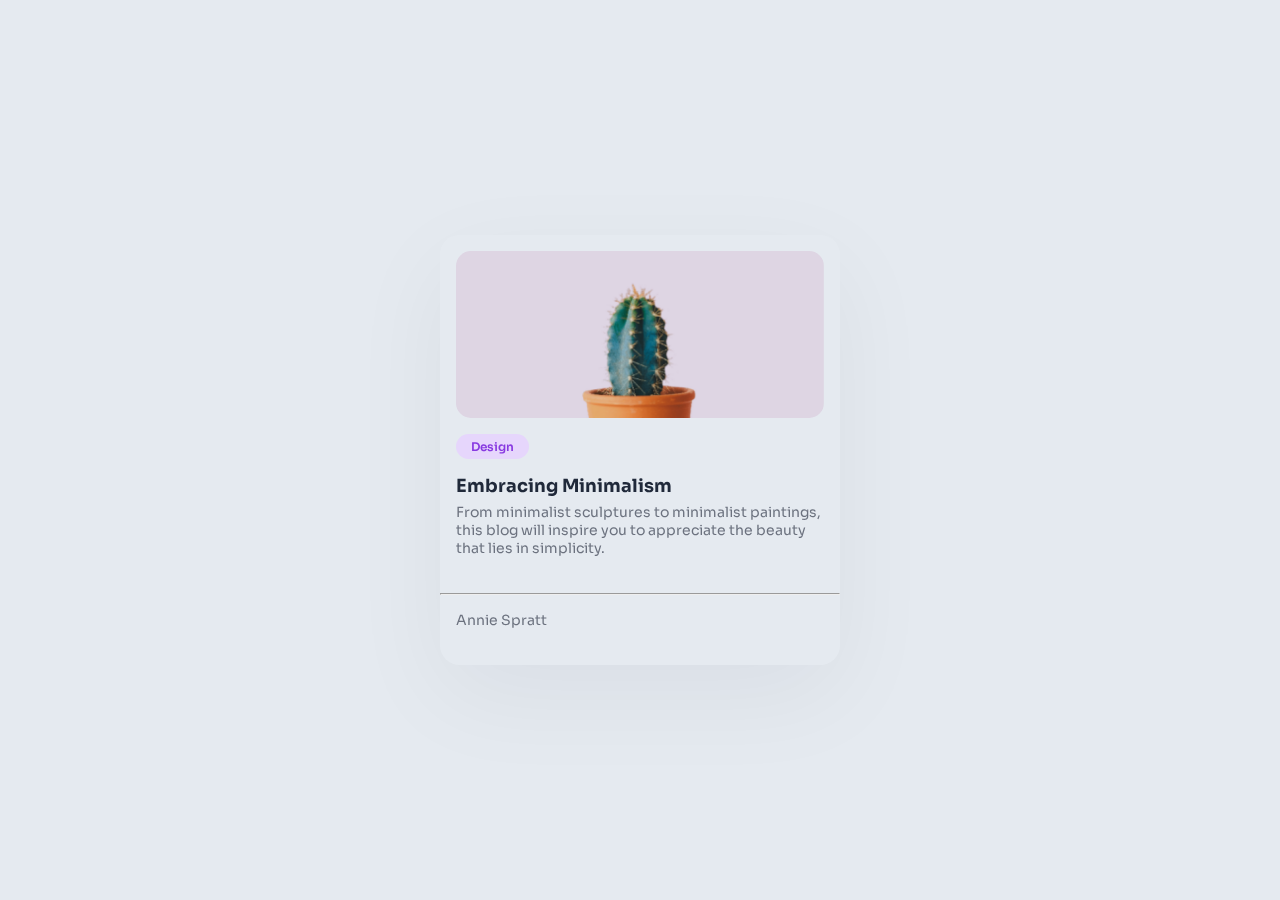
==== minimal-blog-card/index.html @ 1ea7e99c "initial message" ====
<html lang="en">
  <head>
    <meta charset="UTF-8" />
    <meta name="viewport" content="width=device-width, initial-scale=1.0" />
    <title>Minimal Blog Card</title>
    <link rel="stylesheet" href="styles.css" />
    <link rel="preconnect" href="https://fonts.googleapis.com" />
    <link rel="preconnect" href="https://fonts.gstatic.com" crossorigin />
    <link
      href="https://fonts.googleapis.com/css2?family=Sora:wght@100..800&display=swap"
      rel="stylesheet"
    />
  </head>
  <body>
    <div class="card-container">
      <div class="card">
        <div class="card-top">
          <div class="card-image-container">
            <img src="./images/cactus_img.jpg" class="card-image" />
          </div>

          <div class="card-content">
            <p class="card-tag">Design</p>
            <h2 class="card-title">Embracing Minimalism</h2>
            <p class="card-des">
              From minimalist sculptures to minimalist paintings, this blog will
              inspire you to appreciate the beauty that lies in simplicity.
            </p>
          </div>
        </div>
        <hr />
        <p class="card-footer">Annie Spratt</p>
      </div>
    </div>
  </body>
</html>
---- minimal-blog-card/styles.css ----
*{
    margin: 0;
    padding: 0;
    box-sizing: border-box;
}
body{
    font-family: "Sora", sans-serif;
    background-color: #E5EAF0;
}
.card-container{
    display: flex;
    align-items: center;
    justify-content: center;
    height: 100vh;
}
.card{
    width: 400px;
    box-shadow: 0px 30px 100px 0px rgba(17, 23, 41, 0.05);
    border-radius: 20px;
}
.card-top{
    padding: 16px;
}
.card-image-container{
    background-color: #E5EAF0;
    margin-bottom: 16px;
}
.card-image{
    width: 100%;
    object-fit: contain;
    mix-blend-mode: multiply;
    border-radius: 15px;
}
.card-tag{
    font-size: 12px;
    text-align: center;
    border-radius: 50px;
    background:#E6D6FC ;
    color: #883AE1;
    font-weight: 600;
    display: inline-block;
    padding: 5px 15px;
    margin-bottom: 16px;
}
.card-title{
    font-size: 1.125rem;
    margin-bottom: 6px;
    color: #20293A;
}
.card-des{
    font-size: 14px;
    margin-bottom: 20px;
    font-weight: 400;
    color: #6C727F;
}
.card-footer{
    margin-bottom: 20px;
    padding: 16px;
    font-weight: 400;
    font-size: 14px;
    color:#6C727F;
}
hr{
    background-color: #6C727F;
}

@media screen and (max-width:640px) {
    .card{
        width: 80%;
    }
}
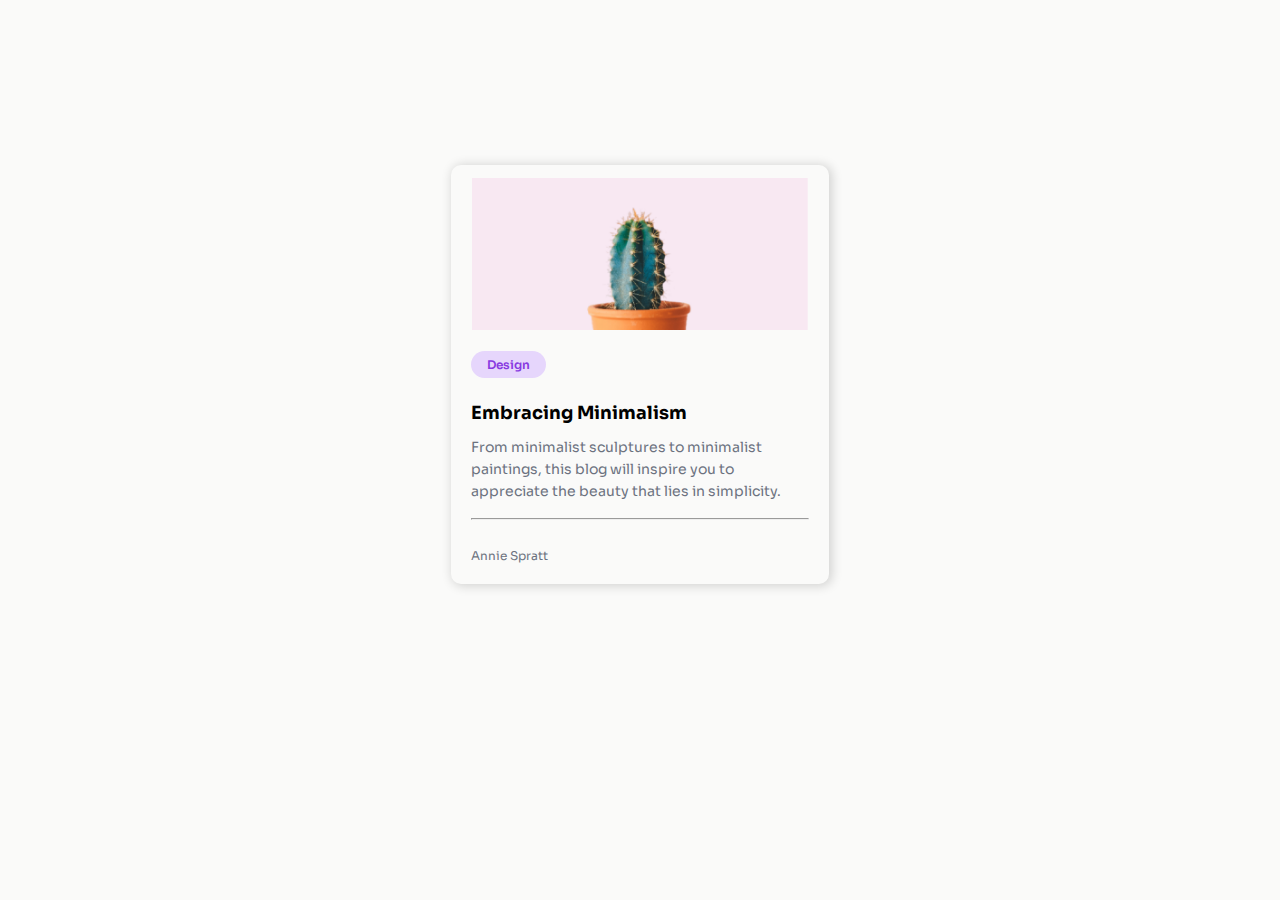
==== commit 65b5cde5: "some changes" ====
--- a/minimal-blog-card/index.html
+++ b/minimal-blog-card/index.html
@@ -1,35 +1,26 @@
+<!DOCTYPE html>
 <html lang="en">
   <head>
     <meta charset="UTF-8" />
     <meta name="viewport" content="width=device-width, initial-scale=1.0" />
-    <title>Minimal Blog Card</title>
+    <title>Document</title>
     <link rel="stylesheet" href="styles.css" />
-    <link rel="preconnect" href="https://fonts.googleapis.com" />
-    <link rel="preconnect" href="https://fonts.gstatic.com" crossorigin />
-    <link
-      href="https://fonts.googleapis.com/css2?family=Sora:wght@100..800&display=swap"
-      rel="stylesheet"
-    />
   </head>
   <body>
-    <div class="card-container">
-      <div class="card">
-        <div class="card-top">
-          <div class="card-image-container">
-            <img src="./images/cactus_img.jpg" class="card-image" />
-          </div>
+    <div class="card">
+      <div>
+        <img src="./images/cactus_img.jpg" alt="cactus_img" />
+      </div>
 
-          <div class="card-content">
-            <p class="card-tag">Design</p>
-            <h2 class="card-title">Embracing Minimalism</h2>
-            <p class="card-des">
-              From minimalist sculptures to minimalist paintings, this blog will
-              inspire you to appreciate the beauty that lies in simplicity.
-            </p>
-          </div>
-        </div>
-        <hr />
-        <p class="card-footer">Annie Spratt</p>
+      <div class="textContainer">
+        <div class="design">Design</div>
+        <h1 class="title">Embracing Minimalism</h1>
+        <p class="text">
+          From minimalist sculptures to minimalist paintings, this blog will
+          inspire you to appreciate the beauty that lies in simplicity.
+        </p>
+        <hr class="line" />
+        <p class="author">Annie Spratt</p>
       </div>
     </div>
   </body>
--- a/minimal-blog-card/styles.css
+++ b/minimal-blog-card/styles.css
@@ -1,71 +1,76 @@
-*{
+@import url('https://fonts.googleapis.com/css2?family=Sora:wght@100..800&display=swap');
+
+body{
     margin: 0;
     padding: 0;
     box-sizing: border-box;
+    font-family: "Sora", sans-serif;
+    background-color: #FAFAF9;
 }
-body{
-    font-family: "Sora", sans-serif;
-    background-color: #E5EAF0;
+
+
+.card {
+    display: flex;
+    flex-direction: column;
+    justify-content: center;
+    align-items: center;
+    width: 368px;
+    height: 389px;
+    background-color: #FAFAF9;
+    margin-top: 165px;
+    margin-left: auto;
+    margin-right: auto;
+    padding-top: 30px;
+    padding-left: 5px;
+    padding-right: 5px;
+    border-radius: 10px;
+    box-shadow: 2px 1px 11px 1px #0000002a;
 }
-.card-container{
+
+img {
+    width: 336px;
+    height: 152px;
+}
+
+.design {
     display: flex;
-    align-items: center;
-    justify-content: center;
-    height: 100vh;
+    text-align: start;
+    font-size: 12px;
+    font-weight: 600;
+    color: #883AE1;
+    background-color: #E6D6FC;
+    padding: 6px 16px;
+    border-radius: 25px;
 }
-.card{
-    width: 400px;
-    box-shadow: 0px 30px 100px 0px rgba(17, 23, 41, 0.05);
-    border-radius: 20px;
-}
-.card-top{
+
+.textContainer {
+    display: flex;
+    flex-direction: column;
+    align-items: flex-start;
     padding: 16px;
 }
-.card-image-container{
-    background-color: #E5EAF0;
-    margin-bottom: 16px;
-}
-.card-image{
-    width: 100%;
-    object-fit: contain;
-    mix-blend-mode: multiply;
-    border-radius: 15px;
-}
-.card-tag{
-    font-size: 12px;
-    text-align: center;
-    border-radius: 50px;
-    background:#E6D6FC ;
-    color: #883AE1;
-    font-weight: 600;
-    display: inline-block;
-    padding: 5px 15px;
-    margin-bottom: 16px;
-}
-.card-title{
-    font-size: 1.125rem;
-    margin-bottom: 6px;
-    color: #20293A;
-}
-.card-des{
-    font-size: 14px;
-    margin-bottom: 20px;
-    font-weight: 400;
-    color: #6C727F;
-}
-.card-footer{
-    margin-bottom: 20px;
-    padding: 16px;
-    font-weight: 400;
-    font-size: 14px;
-    color:#6C727F;
-}
-hr{
-    background-color: #6C727F;
+
+.title {
+    font-size: 18px;
+    padding-top: 12px;
 }
 
-@media screen and (max-width:640px) {
-    .card{
-        width: 80%;
-    }
+.text {
+    font-size: 14px;
+    color: #6C727F;
+    line-height: 22px;
+    margin: 0;
+}
+
+.line {
+    width: 336px;
+    margin-top: 16px;
+    margin-bottom: 16px;
+    color: #e5eaf044;
+}
+
+.author {
+    font-size: 12px;
+    color: #6C727F;
+    padding-bottom: 10px;
 }